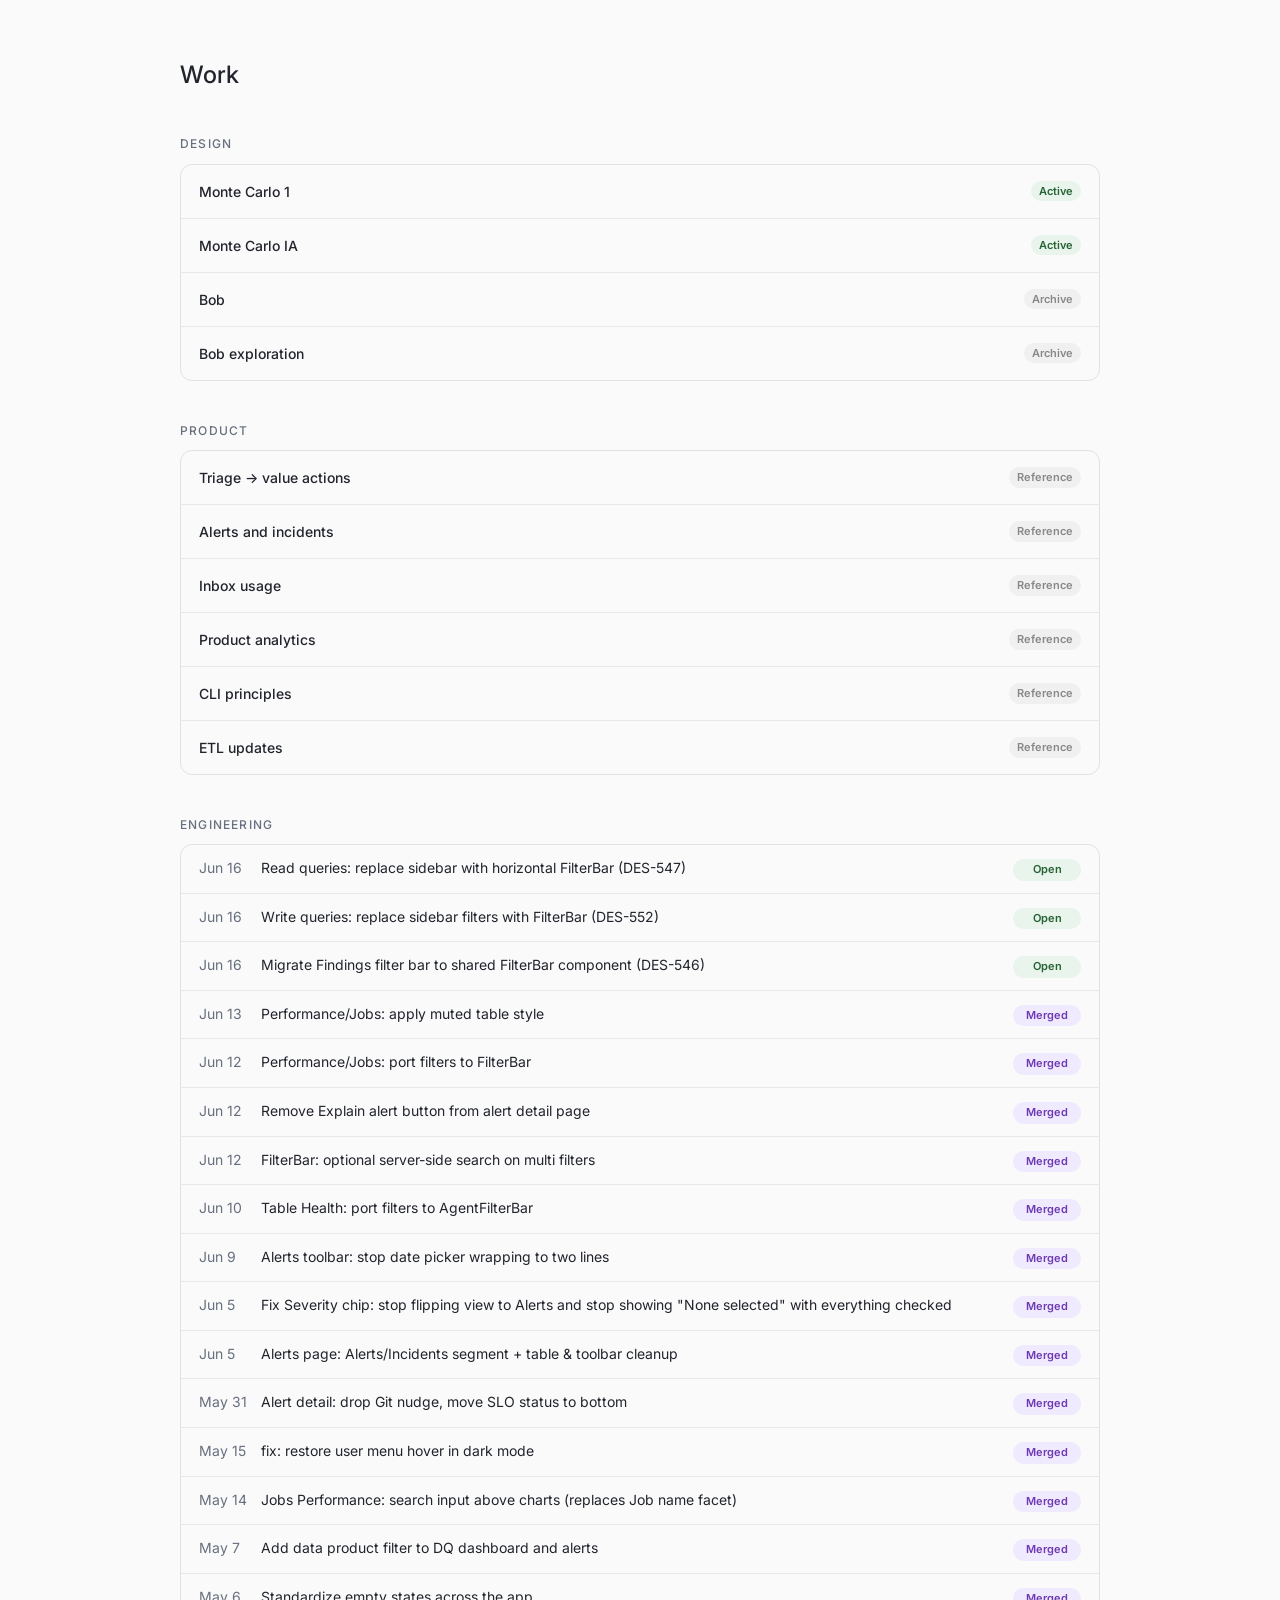
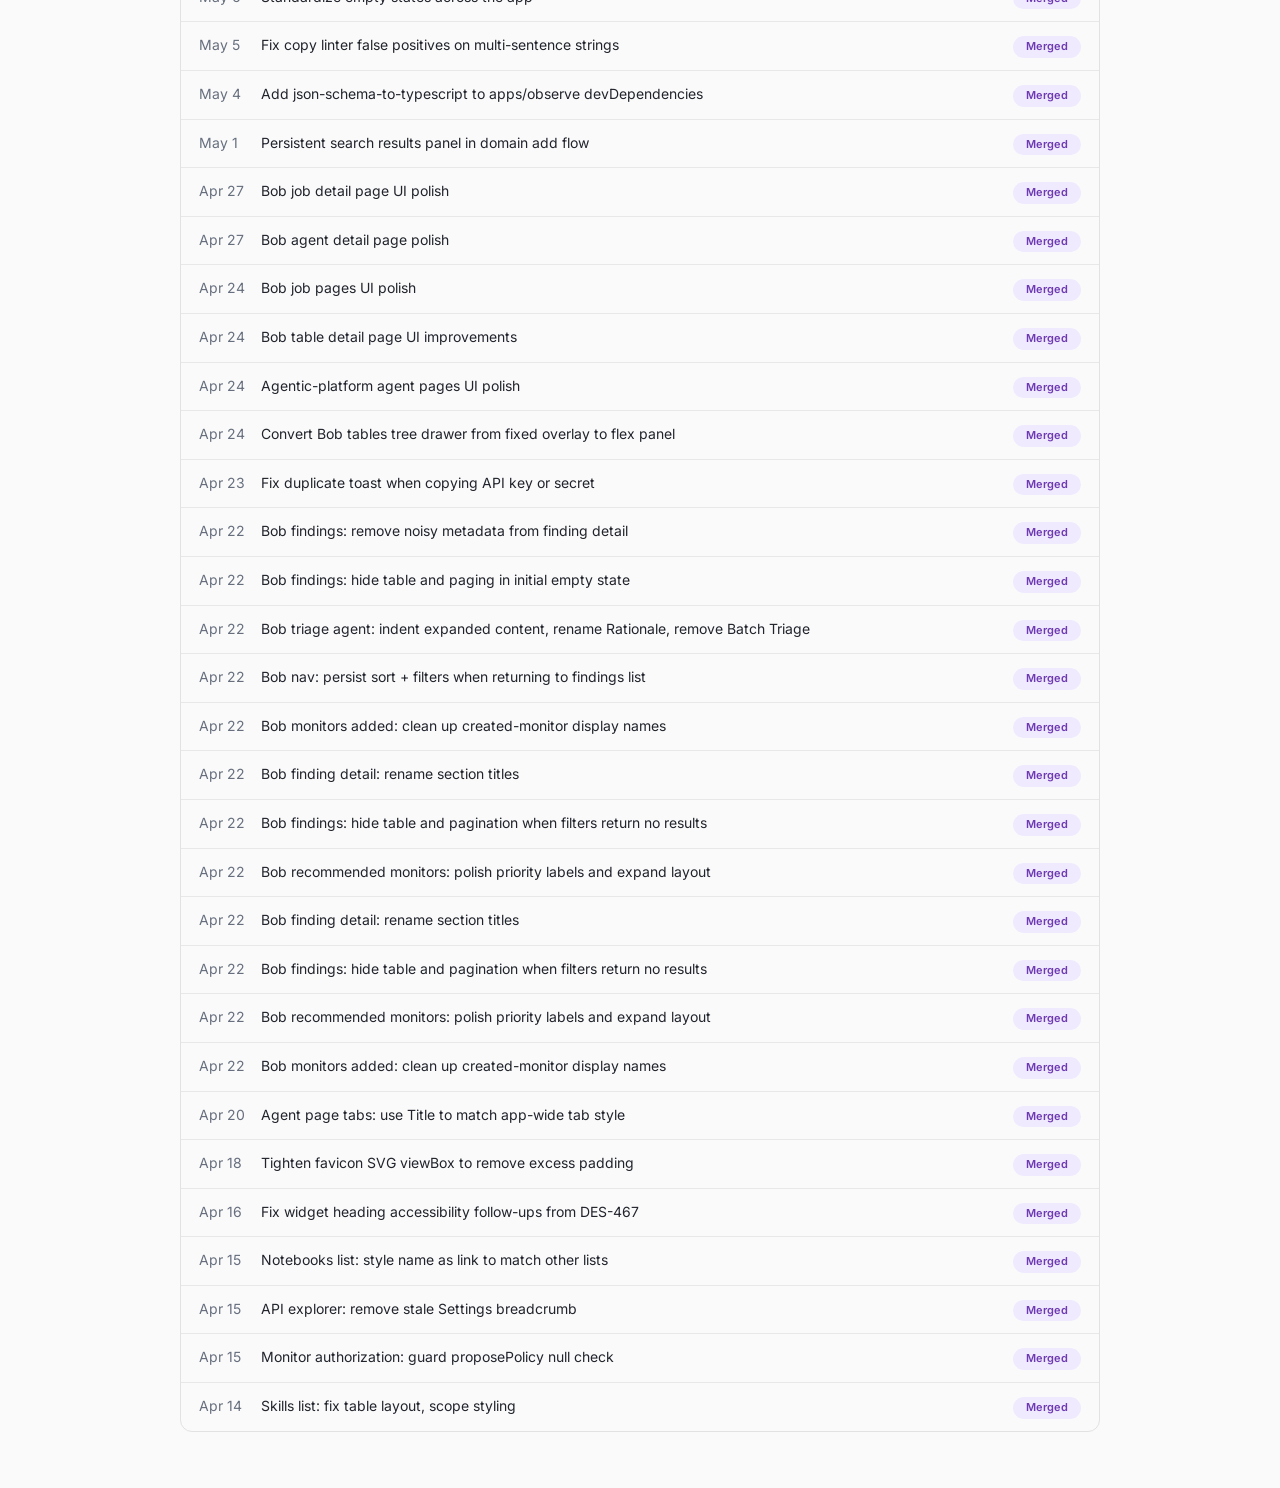
==== index.html @ fe406ef1 "Add ETL updates page entry" ====
<!DOCTYPE html>
<html lang="en">
<head>
<meta charset="UTF-8">
<meta name="viewport" content="width=device-width, initial-scale=1.0">
<title>Work — Monte Carlo</title>
<link rel="stylesheet" href="style.css">
</head>
<body>
<div class="doc">

  <h1 class="cover-title">Work</h1>

  <div class="section">
    <p class="section-label">Design</p>
    <div class="group">
      <a href="https://mc-1.lovable.app/" class="group-link" target="_blank" rel="noopener">
        <span class="group-name">Monte Carlo 1</span>
        <span class="link-badge link-badge-green">Active</span>
      </a>
      <a href="https://mc-ia.lovable.app/" class="group-link" target="_blank" rel="noopener">
        <span class="group-name">Monte Carlo IA</span>
        <span class="link-badge link-badge-green">Active</span>
      </a>
      <a href="https://b0b.lovable.app/" class="group-link" target="_blank" rel="noopener">
        <span class="group-name">Bob</span>
        <span class="link-badge">Archive</span>
      </a>
      <a href="https://mc-2.lovable.app/" class="group-link" target="_blank" rel="noopener">
        <span class="group-name">Bob exploration</span>
        <span class="link-badge">Archive</span>
      </a>
    </div>
  </div>

  <div class="section">
    <p class="section-label">Product</p>
    <div class="group">
      <a href="triage-value.html" class="group-link">
        <span class="group-name">Triage &rarr; value actions</span>
        <span class="link-badge">Reference</span>
      </a>
      <a href="alert-detail-report.html" class="group-link">
        <span class="group-name">Alerts and incidents</span>
        <span class="link-badge">Reference</span>
      </a>
      <a href="inbox-usage.html" class="group-link">
        <span class="group-name">Inbox usage</span>
        <span class="link-badge">Reference</span>
      </a>
      <a href="product-analytics.html" class="group-link">
        <span class="group-name">Product analytics</span>
        <span class="link-badge">Reference</span>
      </a>
      <a href="cli-principles.html" class="group-link">
        <span class="group-name">CLI principles</span>
        <span class="link-badge">Reference</span>
      </a>
      <a href="etl-updates.html" class="group-link">
        <span class="group-name">ETL updates</span>
        <span class="link-badge">Reference</span>
      </a>
    </div>
  </div>

  <div class="section">
    <p class="section-label">Engineering</p>
    <div class="group">
      <div id="pr-list"><span class="pr-loading">Loading&hellip;</span></div>
    </div>
  </div>

</div>

<script>
(async function () {
  const el = document.getElementById('pr-list');
  try {
    const res = await fetch('prs.json', { cache: 'no-store' });
    const items = (await res.json()).filter(pr => pr.merged_at || pr.state === 'open');
    if (!items?.length) { el.innerHTML = '<span class="pr-loading">No PRs yet.</span>'; return; }
    el.innerHTML = items.map(pr => {
      const state = pr.merged_at ? 'merged' : pr.state;
      const date = new Date(pr.updated_at).toLocaleDateString('en-US', { month: 'short', day: 'numeric' });
      const label = state[0].toUpperCase() + state.slice(1);
      return `<div class="pr-row">
        <span class="pr-date">${date}</span>
        <a href="${pr.html_url}" class="pr-title" target="_blank" rel="noopener">${pr.title}</a>
        <span class="pr-state pr-${state}">${label}</span>
      </div>`;
    }).join('');
  } catch (e) {
    el.innerHTML = '<span class="pr-loading">Failed to load PRs.</span>';
  }
})();
</script>
</body>
</html>
---- style.css ----
@import url('https://fonts.googleapis.com/css2?family=Inter:wght@400;500;600&family=IBM+Plex+Mono&display=swap');

* { box-sizing: border-box; margin: 0; padding: 0; }

body {
  background: #FAFAFA;
  color: #21242C;
  font-family: 'Inter', -apple-system, sans-serif;
  font-size: 14px;
  line-height: 1.6;
  -webkit-font-smoothing: antialiased;
}

.doc { max-width: 1000px; margin: 0 auto; padding: 56px 40px; }

.back-link {
  display: inline-flex;
  align-items: center;
  gap: 6px;
  color: #676F7E;
  text-decoration: none;
  font-size: 13px;
  margin-bottom: 16px;
}
.back-link:visited { color: #676F7E; }
.back-link:hover { color: #21242C; }

.cover-title { font-size: 24px; font-weight: 500; }

.subtitle { color: #676F7E; line-height: 1.8; margin-top: 10px; }

.section { margin-top: 40px; }

.section-label {
  font-size: 12px;
  font-weight: 500;
  letter-spacing: 1.2px;
  text-transform: uppercase;
  color: #676F7E;
  margin-bottom: 10px;
}

.group { border: 1px solid #E2E2E2; border-radius: 12px; overflow: hidden; }

.group-link {
  display: flex;
  align-items: center;
  justify-content: space-between;
  padding: 16px 18px;
  text-decoration: none;
  color: #21242C;
  line-height: 1.5;
  transition: background 0.1s;
}

.group-link + .group-link { border-top: 1px solid #E8E8E8; }
.group-link:hover { background: #fff; }

.group-row { padding: 16px 18px; border-bottom: 1px solid #E8E8E8; }
.group-row:last-child { border-bottom: none; }

.group-name { font-weight: 500; }

.link-badge {
  font-size: 11px;
  font-weight: 600;
  padding: 2px 8px;
  border-radius: 20px;
  background: #F0F0F0;
  color: #888;
  flex-shrink: 0;
}

.link-badge-green { background: #E8F4EC; color: #276334; }
.link-badge-orange { background: #FFF0E0; color: #CC6000; }
.link-badge-purple { background: #F0EAFF; color: #6E3AB3; }

.pr-row {
  display: flex;
  align-items: baseline;
  gap: 10px;
  padding: 12px 18px;
  border-bottom: 1px solid #E8E8E8;
}

.pr-row:last-child { border-bottom: none; }

.pr-row:hover { background: #fff; }
.pr-row { transition: background 0.1s; }

.pr-state {
  font-size: 11px;
  font-weight: 600;
  flex-shrink: 0;
  width: 68px;
  text-align: center;
  padding: 2px 7px;
  border-radius: 20px;
}

.pr-open   { background: #E8F4EC; color: #276334; }
.pr-merged { background: #F0EAFF; color: #6E3AB3; }
.pr-closed { background: #F0F0F0; color: #666; }

.pr-title { flex: 1; color: #21242C; text-decoration: none; line-height: 1.6; }

.pr-date { color: #676F7E; flex-shrink: 0; width: 52px; }
.pr-loading { color: #676F7E; padding: 12px 18px; }

.pnum { color: #676F7E; margin-bottom: 4px; }

.title { font-size: 20px; font-weight: 600; margin-bottom: 10px; line-height: 1.3; }

.body { color: #676F7E; line-height: 1.85; margin-bottom: 28px; }

.cap { font-size: 14px; color: #676F7E; margin-top: 8px; line-height: 1.5; }

.lbl { font-size: 14px; color: #676F7E; margin-bottom: 8px; }

.tm {
  background: #1A1A1A;
  border-radius: 8px;
  padding: 16px 20px;
  font-family: 'IBM Plex Mono', monospace;
  font-size: 12px;
  line-height: 1.9;
}

.e { color: #E05050; }
.w { color: #CC8800; }
.g { color: #4CAF50; }
.d { color: #555; }
.c { color: #CCC; }

.two { display: grid; grid-template-columns: 1fr 1fr; gap: 24px; align-items: start; }

.tag {
  display: inline-block;
  font-size: 11px;
  font-weight: 600;
  letter-spacing: 0.5px;
  padding: 2px 8px;
  border-radius: 20px;
  margin-bottom: 8px;
}

.tag-today  { background: #FFF0E0; color: #CC6000; }
.tag-future { background: #EEF4FF; color: #2255BB; }
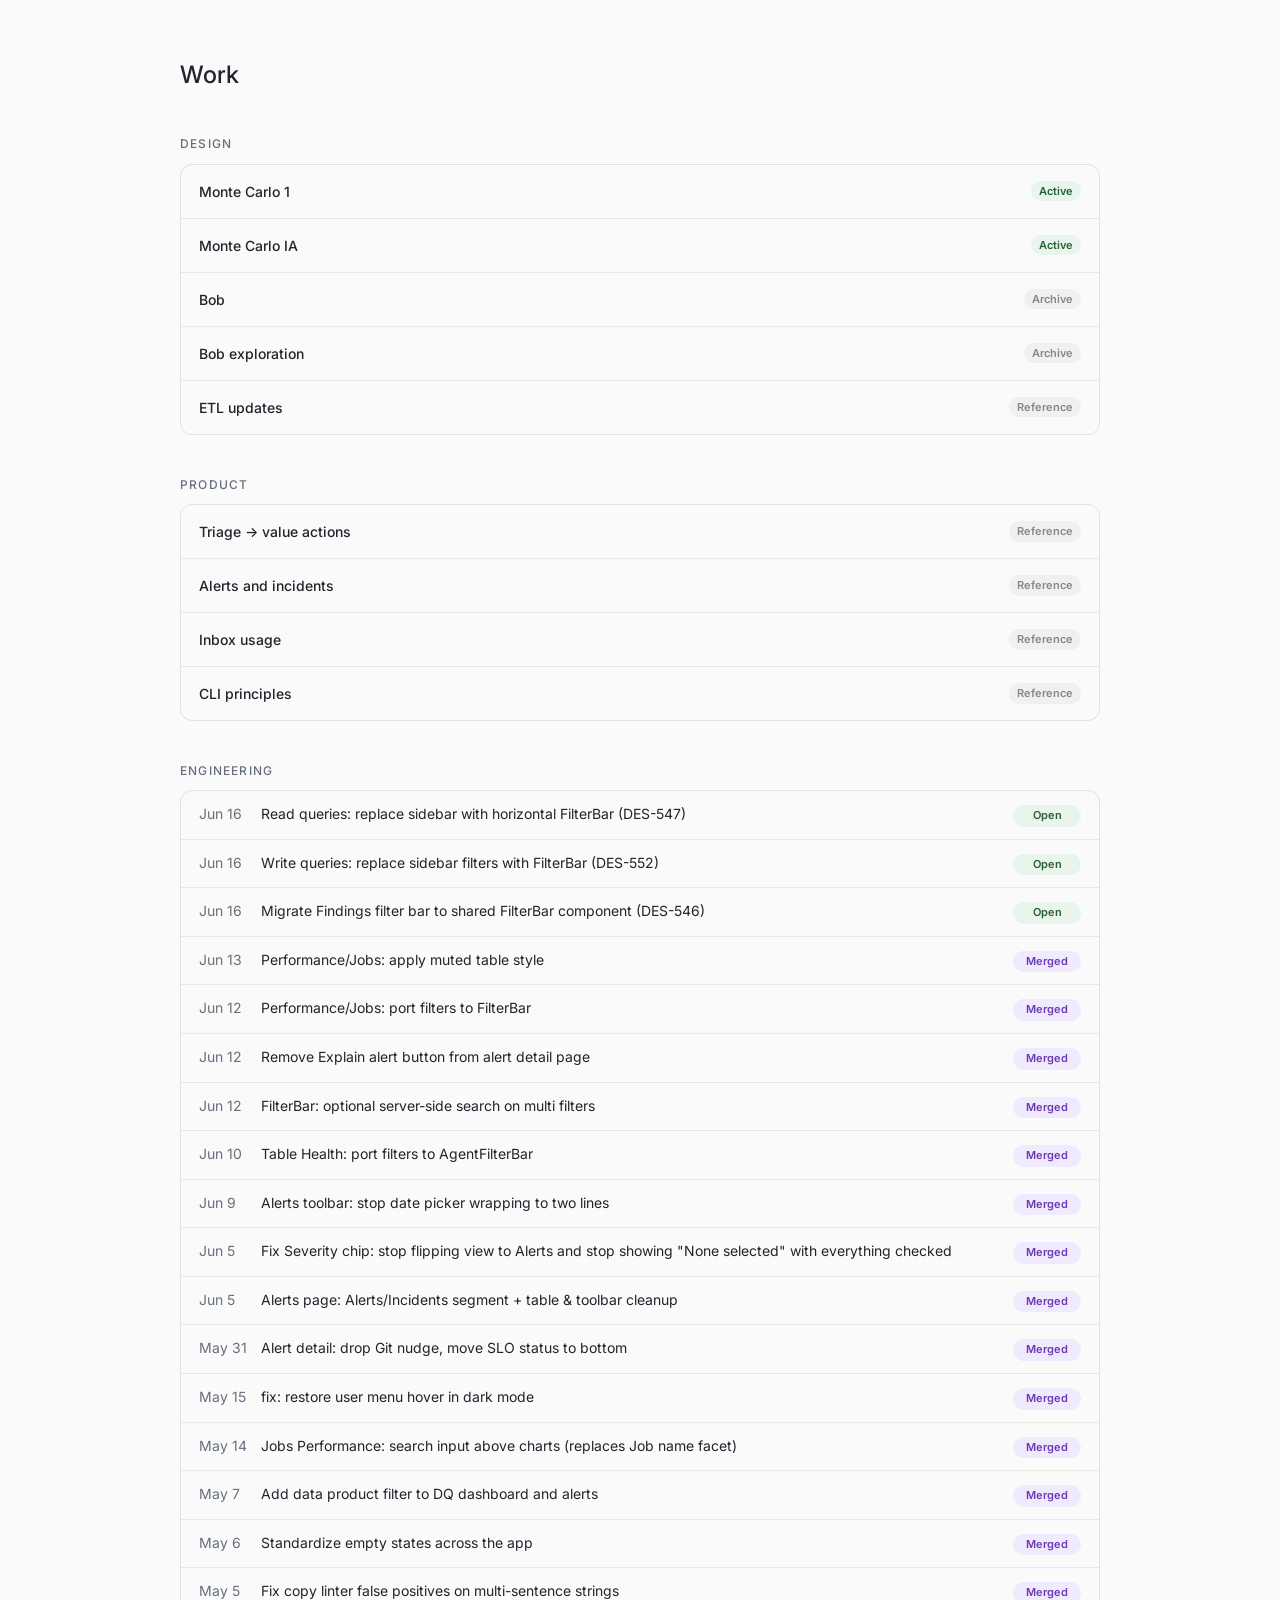
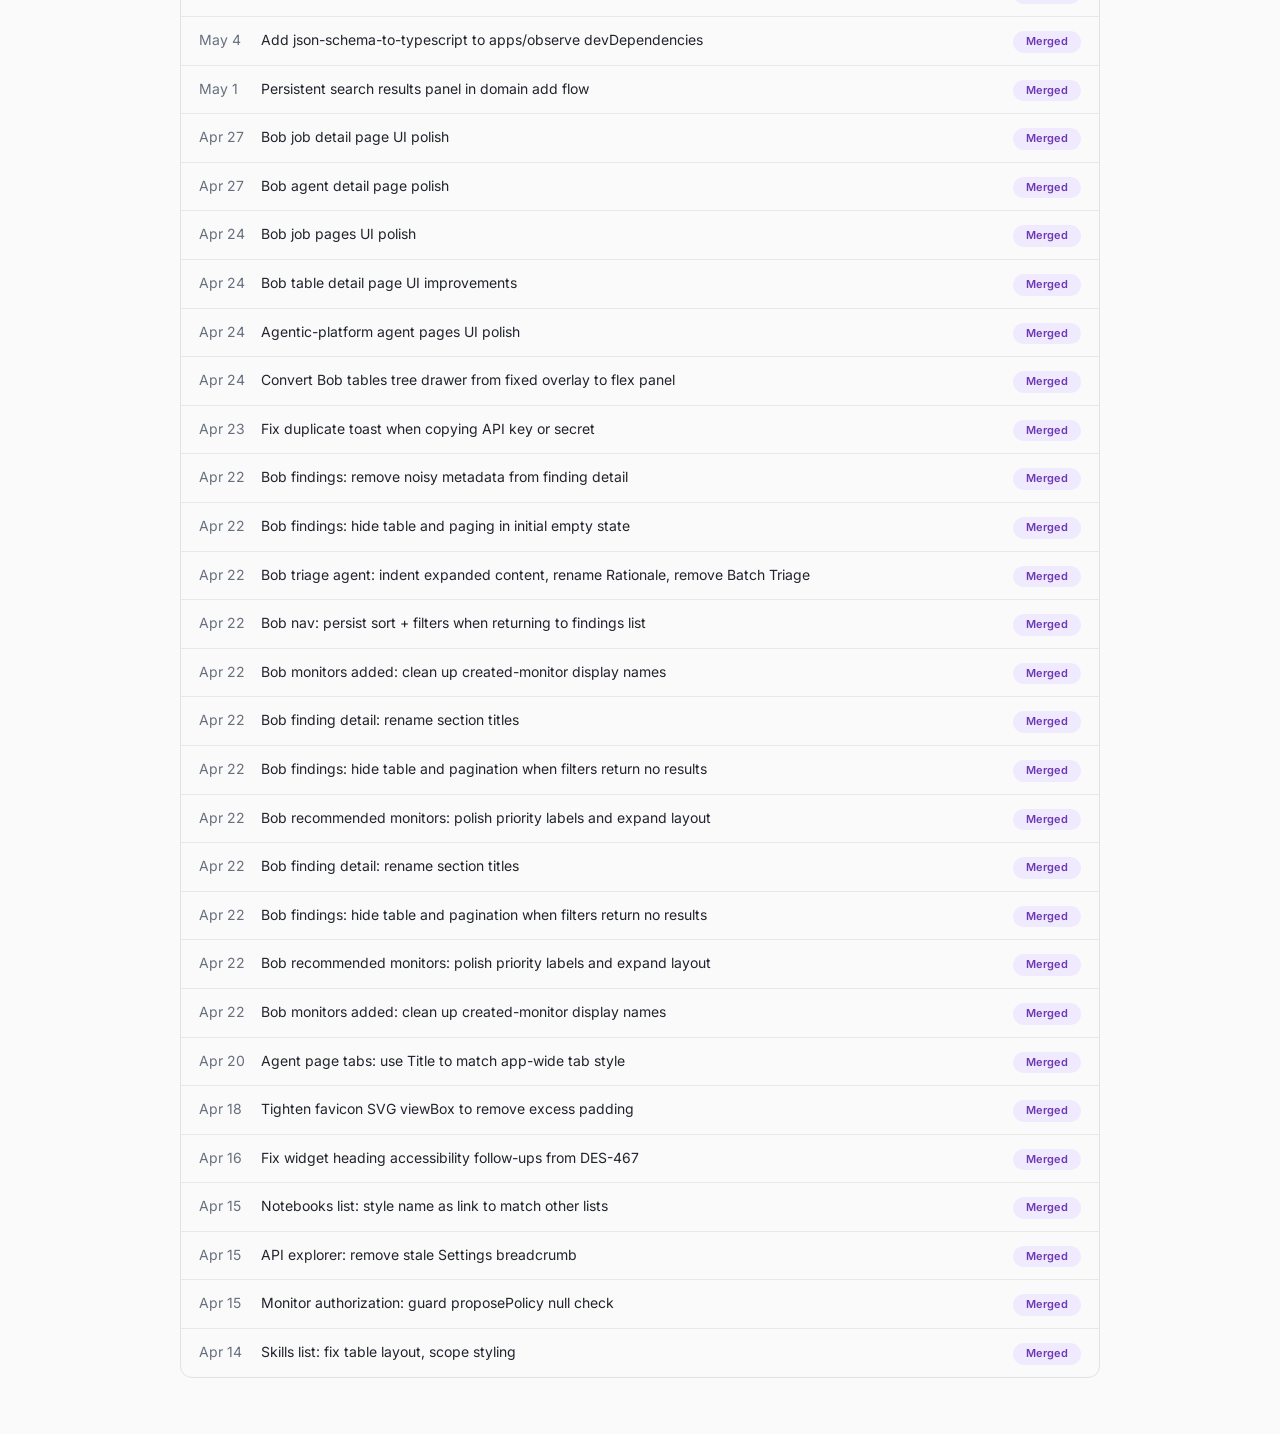
==== commit 857cdd81: "Remove product-analytics link, move ETL updates to Design section" ====
--- a/index.html
+++ b/index.html
@@ -30,6 +30,10 @@
         <span class="group-name">Bob exploration</span>
         <span class="link-badge">Archive</span>
       </a>
+      <a href="etl-updates.html" class="group-link">
+        <span class="group-name">ETL updates</span>
+        <span class="link-badge">Reference</span>
+      </a>
     </div>
   </div>
 
@@ -48,16 +52,8 @@
         <span class="group-name">Inbox usage</span>
         <span class="link-badge">Reference</span>
       </a>
-      <a href="product-analytics.html" class="group-link">
-        <span class="group-name">Product analytics</span>
-        <span class="link-badge">Reference</span>
-      </a>
       <a href="cli-principles.html" class="group-link">
         <span class="group-name">CLI principles</span>
-        <span class="link-badge">Reference</span>
-      </a>
-      <a href="etl-updates.html" class="group-link">
-        <span class="group-name">ETL updates</span>
         <span class="link-badge">Reference</span>
       </a>
     </div>
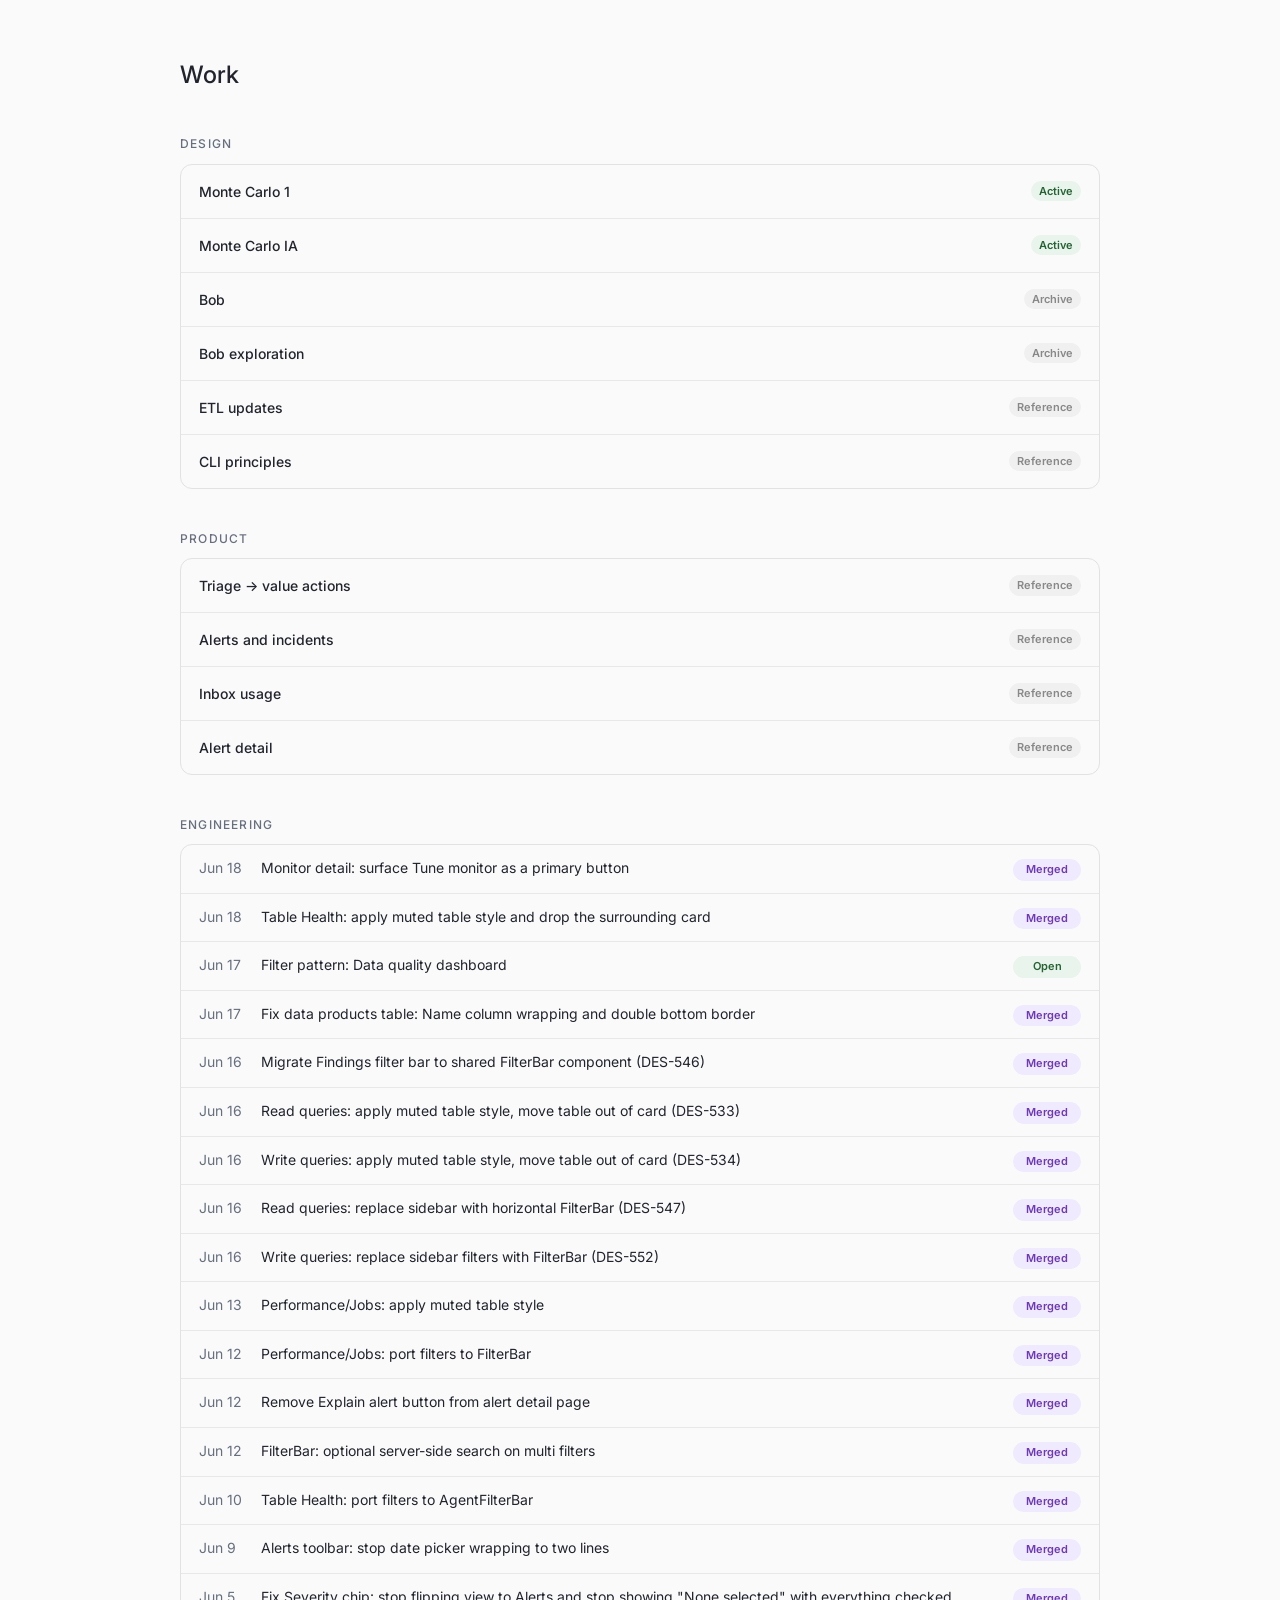
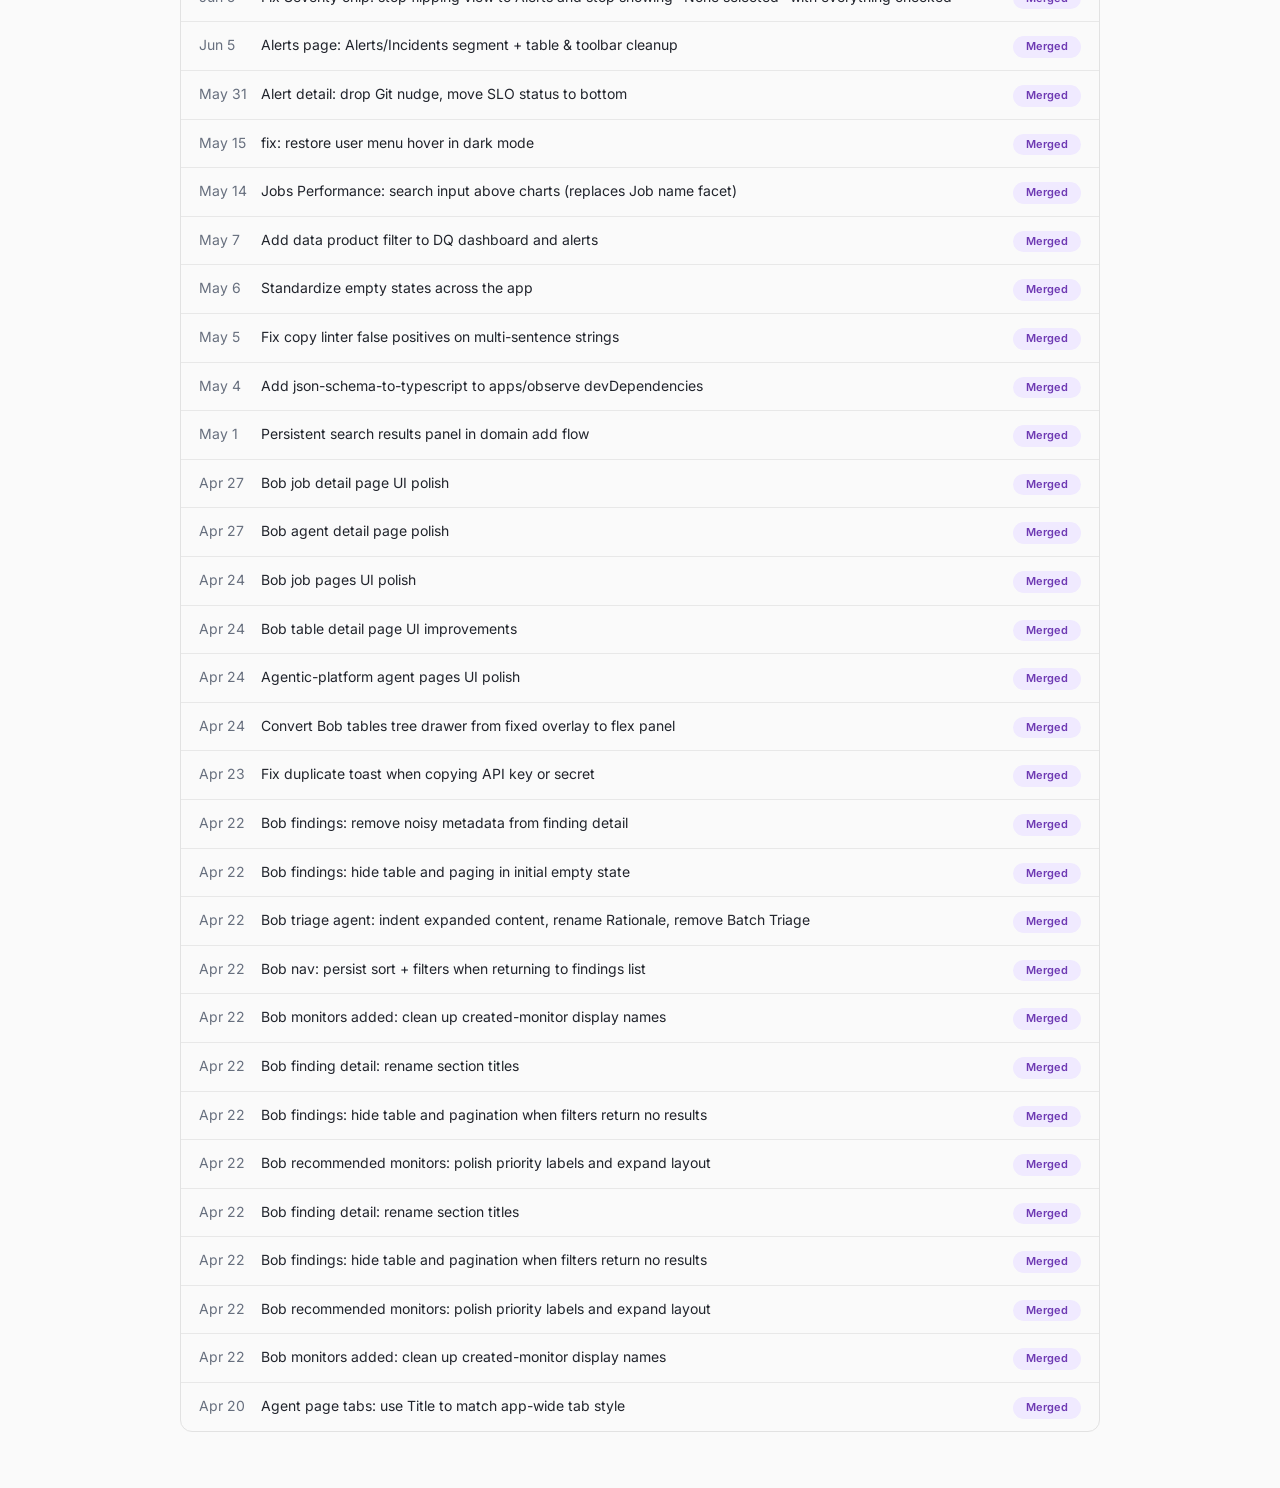
==== commit caf76822: "Move CLI principles to Design section" ====
--- a/index.html
+++ b/index.html
@@ -34,6 +34,10 @@
         <span class="group-name">ETL updates</span>
         <span class="link-badge">Reference</span>
       </a>
+      <a href="cli-principles.html" class="group-link">
+        <span class="group-name">CLI principles</span>
+        <span class="link-badge">Reference</span>
+      </a>
     </div>
   </div>
 
@@ -52,8 +56,8 @@
         <span class="group-name">Inbox usage</span>
         <span class="link-badge">Reference</span>
       </a>
-      <a href="cli-principles.html" class="group-link">
-        <span class="group-name">CLI principles</span>
+      <a href="alert-detail-report.html" class="group-link">
+        <span class="group-name">Alert detail</span>
         <span class="link-badge">Reference</span>
       </a>
     </div>
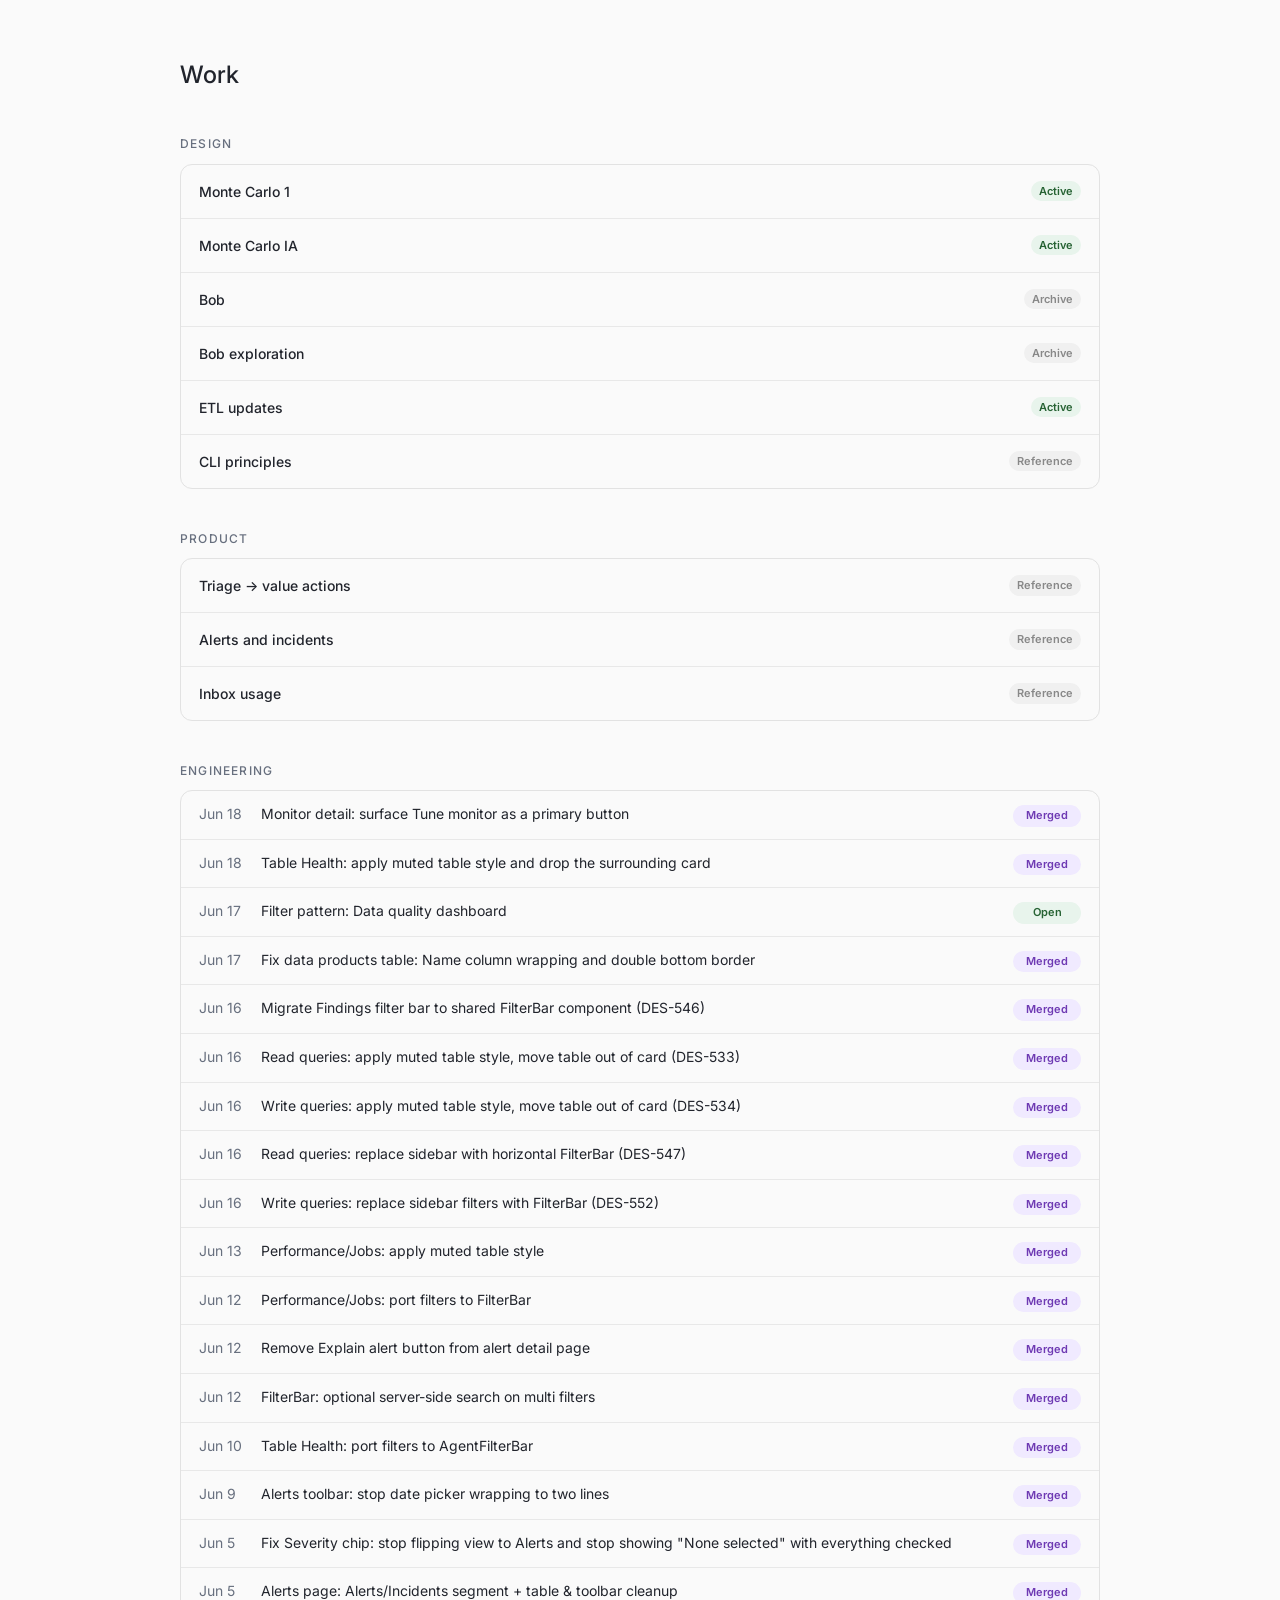
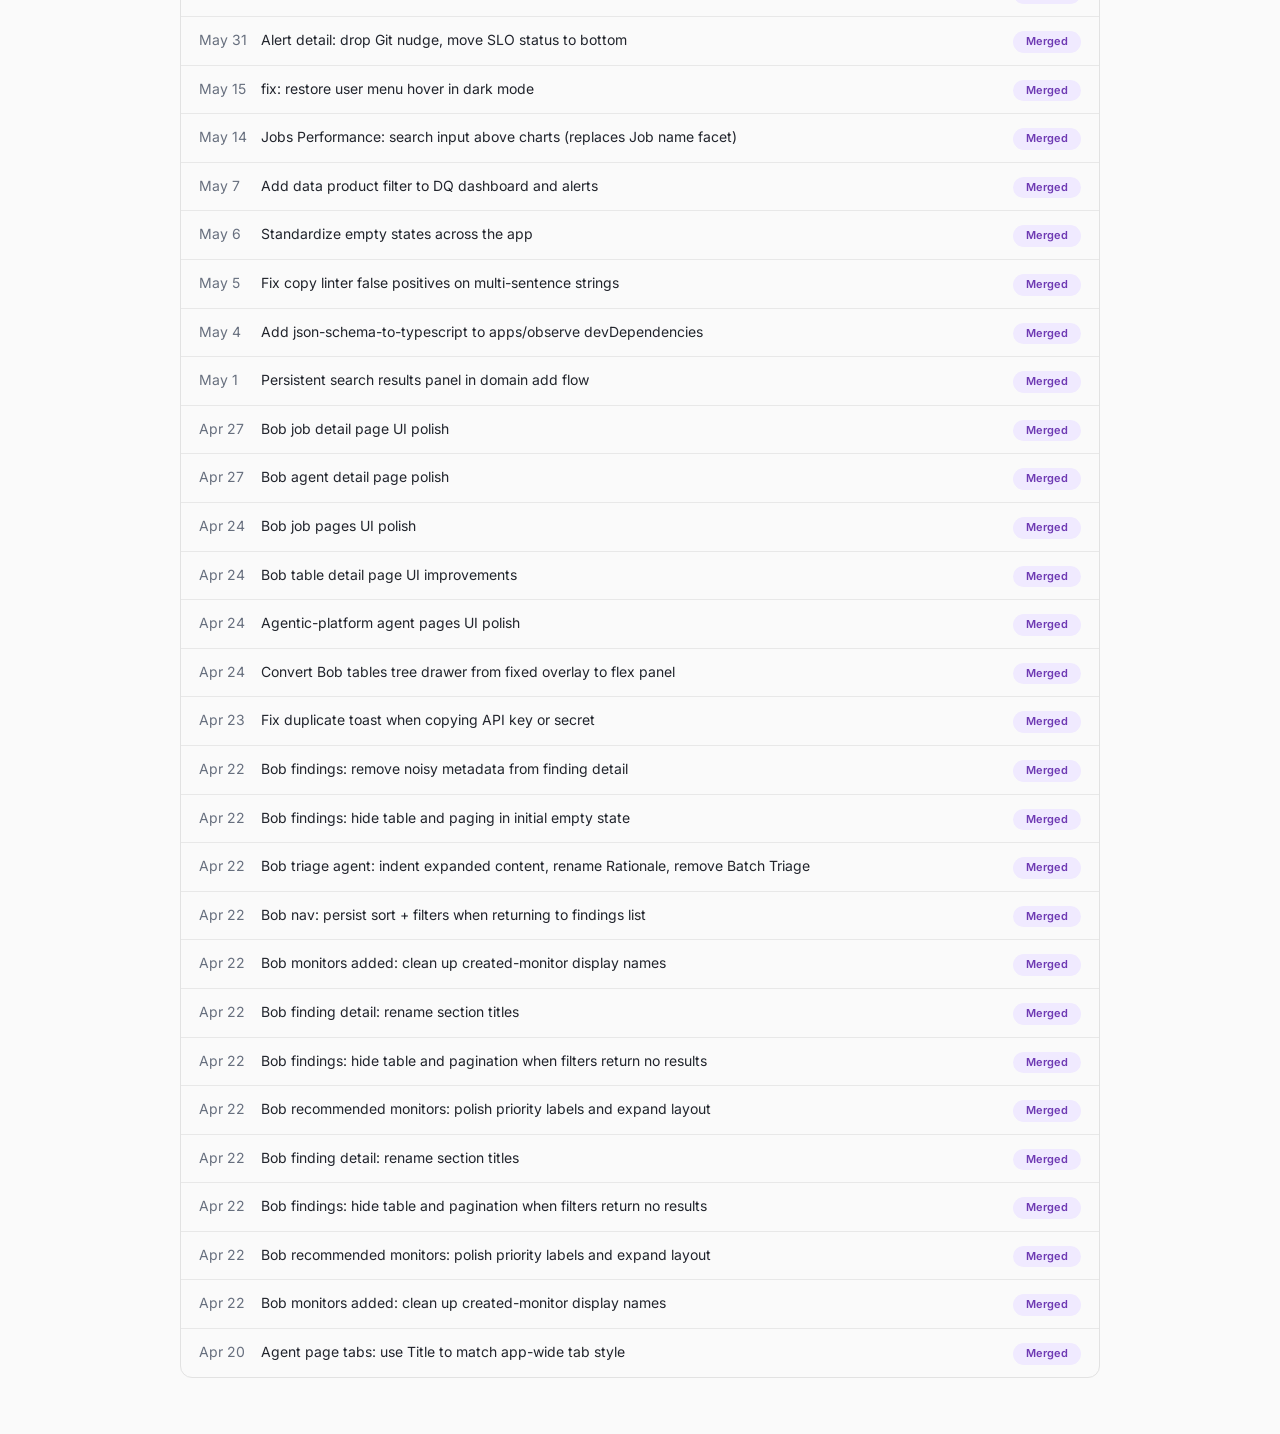
==== commit 1d730157: "Fix ETL updates badge to Active, remove duplicate Alert detail" ====
--- a/index.html
+++ b/index.html
@@ -32,7 +32,7 @@
       </a>
       <a href="etl-updates.html" class="group-link">
         <span class="group-name">ETL updates</span>
-        <span class="link-badge">Reference</span>
+        <span class="link-badge link-badge-green">Active</span>
       </a>
       <a href="cli-principles.html" class="group-link">
         <span class="group-name">CLI principles</span>
@@ -54,10 +54,6 @@
       </a>
       <a href="inbox-usage.html" class="group-link">
         <span class="group-name">Inbox usage</span>
-        <span class="link-badge">Reference</span>
-      </a>
-      <a href="alert-detail-report.html" class="group-link">
-        <span class="group-name">Alert detail</span>
         <span class="link-badge">Reference</span>
       </a>
     </div>
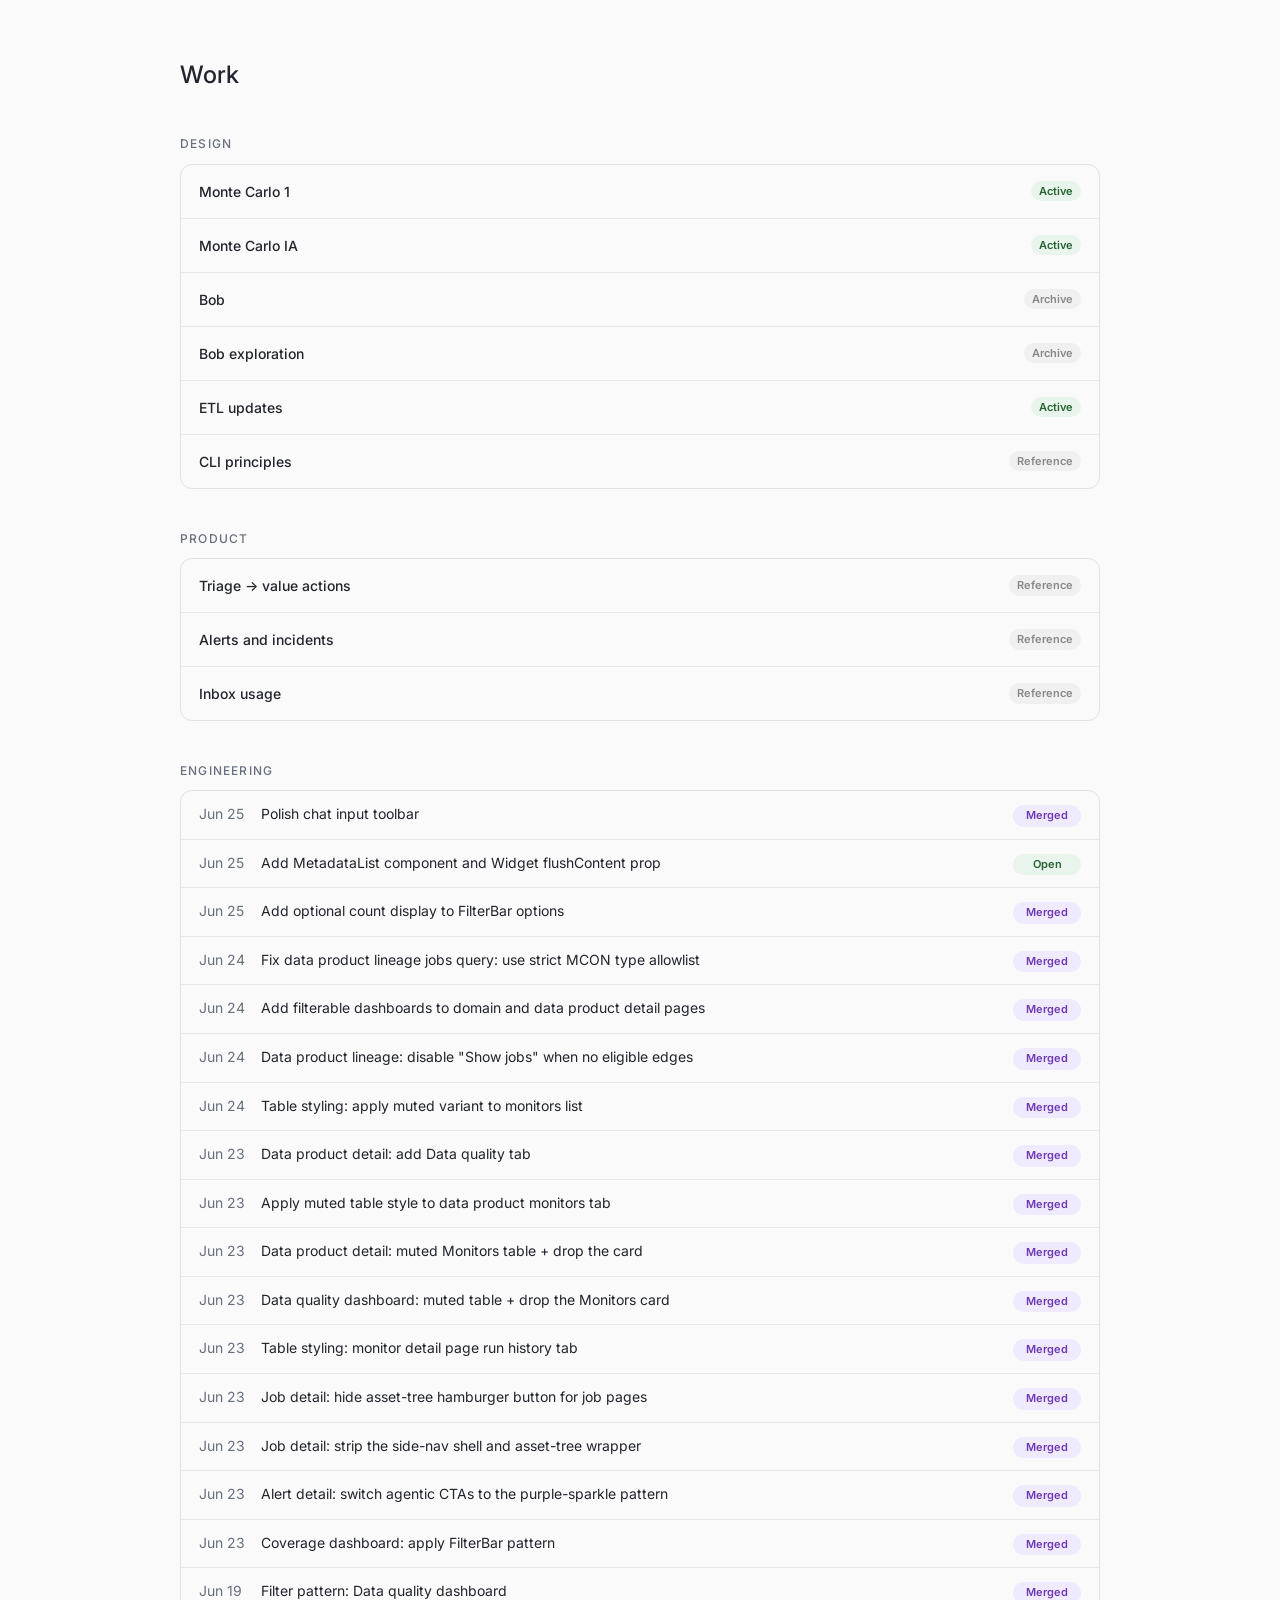
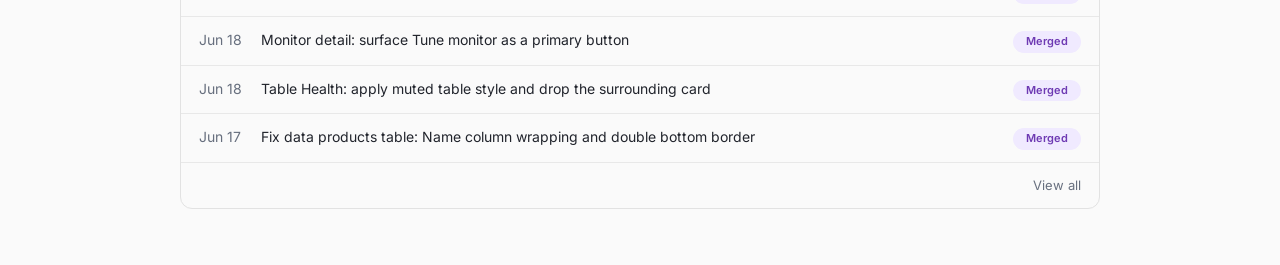
==== commit b236f3d5: "Limit PR list to 20, add View all link" ====
--- a/index.html
+++ b/index.html
@@ -73,7 +73,8 @@
   const el = document.getElementById('pr-list');
   try {
     const res = await fetch('prs.json', { cache: 'no-store' });
-    const items = (await res.json()).filter(pr => pr.merged_at || pr.state === 'open');
+    const all = (await res.json()).filter(pr => pr.merged_at || pr.state === 'open');
+    const items = all.slice(0, 20);
     if (!items?.length) { el.innerHTML = '<span class="pr-loading">No PRs yet.</span>'; return; }
     el.innerHTML = items.map(pr => {
       const state = pr.merged_at ? 'merged' : pr.state;
@@ -84,7 +85,7 @@
         <a href="${pr.html_url}" class="pr-title" target="_blank" rel="noopener">${pr.title}</a>
         <span class="pr-state pr-${state}">${label}</span>
       </div>`;
-    }).join('');
+    }).join('') + `<div class="pr-row pr-view-all-row"><a href="https://github.com/pulls/authored" class="pr-view-all" target="_blank" rel="noopener">View all</a></div>`;
   } catch (e) {
     el.innerHTML = '<span class="pr-loading">Failed to load PRs.</span>';
   }
--- a/style.css
+++ b/style.css
@@ -107,6 +107,10 @@
 .pr-date { color: #676F7E; flex-shrink: 0; width: 52px; }
 .pr-loading { color: #676F7E; padding: 12px 18px; }
 
+.pr-view-all-row { justify-content: flex-end; }
+.pr-view-all { color: #676F7E; font-size: 13px; text-decoration: none; }
+.pr-view-all:hover { color: #21242C; }
+
 .pnum { color: #676F7E; margin-bottom: 4px; }
 
 .title { font-size: 20px; font-weight: 600; margin-bottom: 10px; line-height: 1.3; }
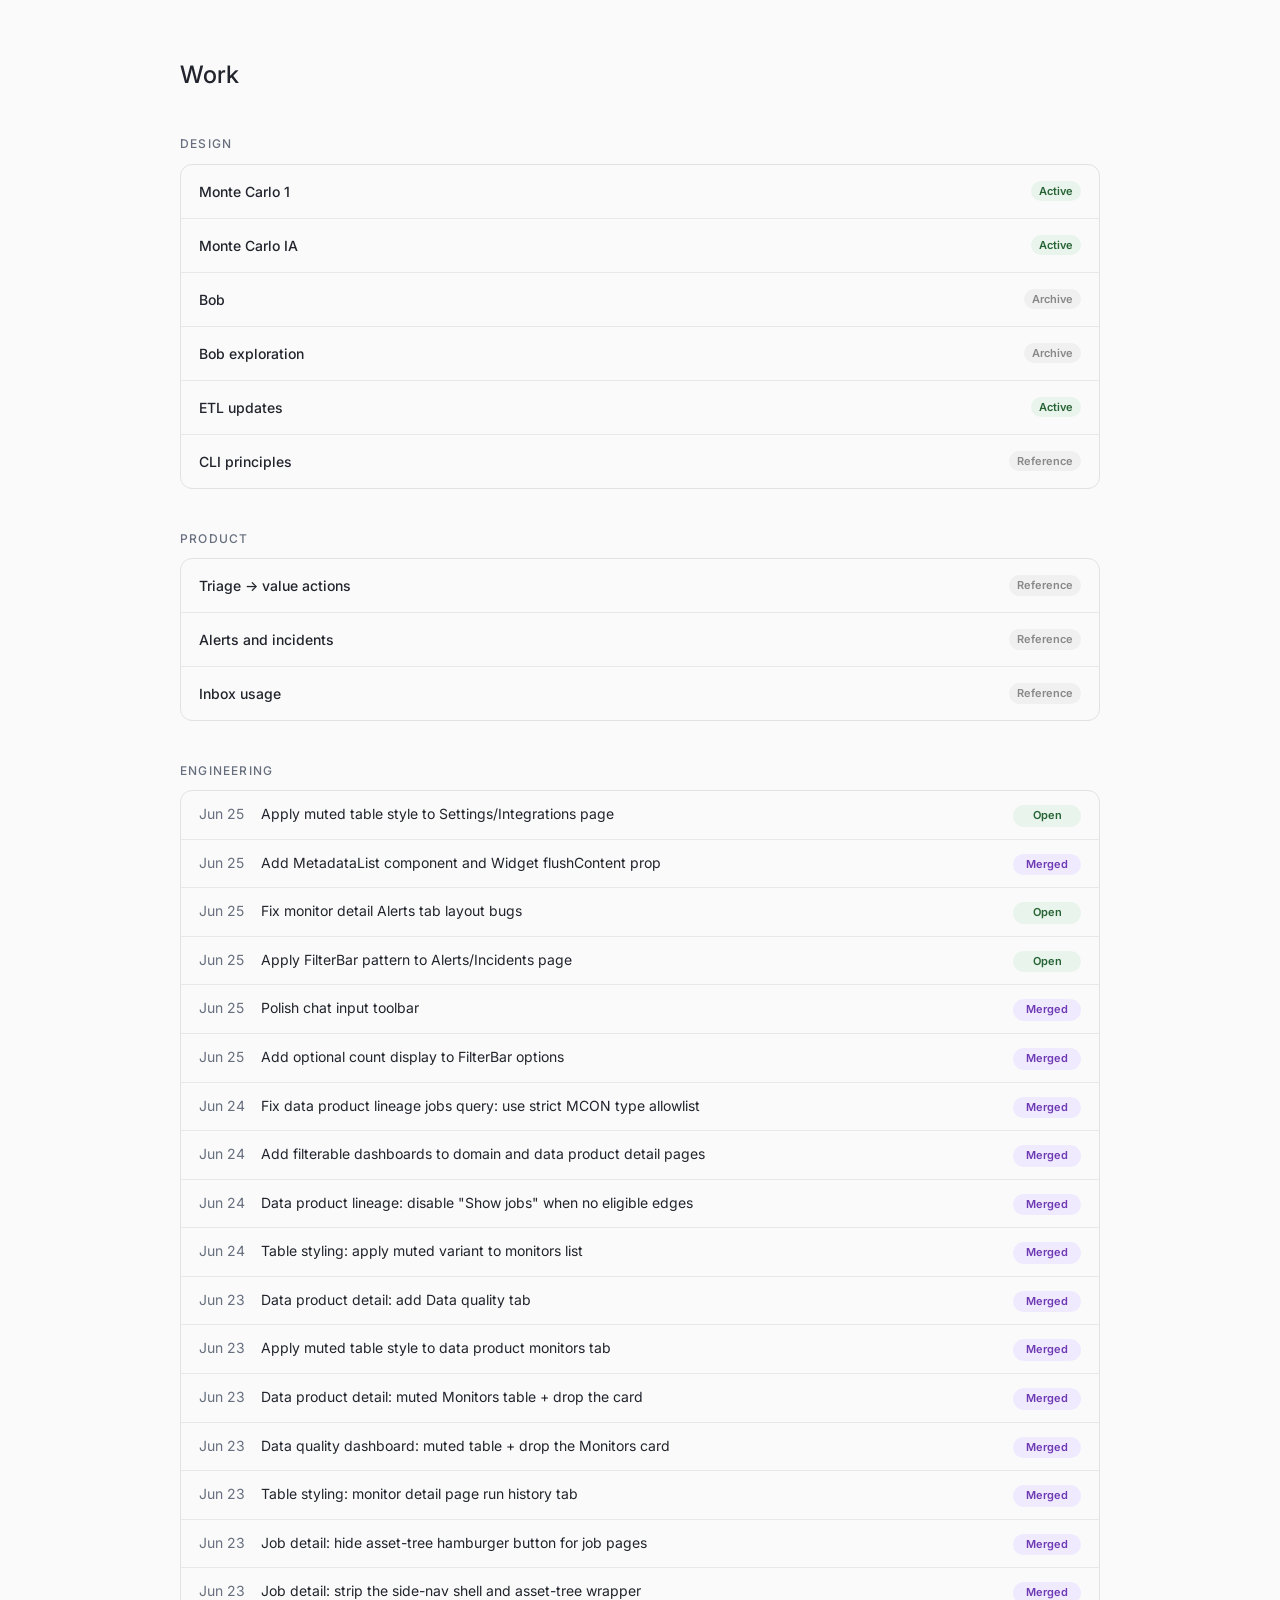
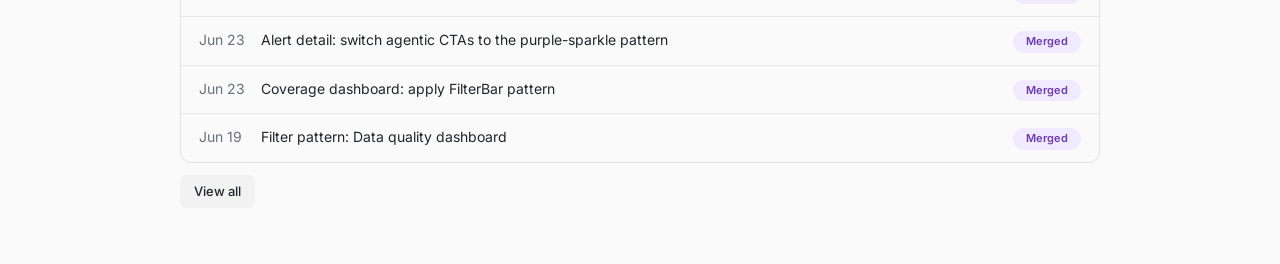
==== commit 9c2339f4: "Move View all to button below PR list" ====
--- a/index.html
+++ b/index.html
@@ -64,6 +64,7 @@
     <div class="group">
       <div id="pr-list"><span class="pr-loading">Loading&hellip;</span></div>
     </div>
+    <a id="pr-view-all" href="https://github.com/pulls/authored" class="pr-view-all-btn" target="_blank" rel="noopener" style="display:none">View all</a>
   </div>
 
 </div>
@@ -85,7 +86,8 @@
         <a href="${pr.html_url}" class="pr-title" target="_blank" rel="noopener">${pr.title}</a>
         <span class="pr-state pr-${state}">${label}</span>
       </div>`;
-    }).join('') + `<div class="pr-row pr-view-all-row"><a href="https://github.com/pulls/authored" class="pr-view-all" target="_blank" rel="noopener">View all</a></div>`;
+    }).join('');
+    document.getElementById('pr-view-all').style.display = 'inline-block';
   } catch (e) {
     el.innerHTML = '<span class="pr-loading">Failed to load PRs.</span>';
   }
--- a/style.css
+++ b/style.css
@@ -107,9 +107,18 @@
 .pr-date { color: #676F7E; flex-shrink: 0; width: 52px; }
 .pr-loading { color: #676F7E; padding: 12px 18px; }
 
-.pr-view-all-row { justify-content: flex-end; }
-.pr-view-all { color: #676F7E; font-size: 13px; text-decoration: none; }
-.pr-view-all:hover { color: #21242C; }
+.pr-view-all-btn {
+  display: inline-block;
+  margin-top: 12px;
+  padding: 6px 14px;
+  font-size: 13px;
+  font-weight: 500;
+  color: #21242C;
+  background: #F2F2F2;
+  border-radius: 6px;
+  text-decoration: none;
+}
+.pr-view-all-btn:hover { background: #E8E8E8; }
 
 .pnum { color: #676F7E; margin-bottom: 4px; }
 
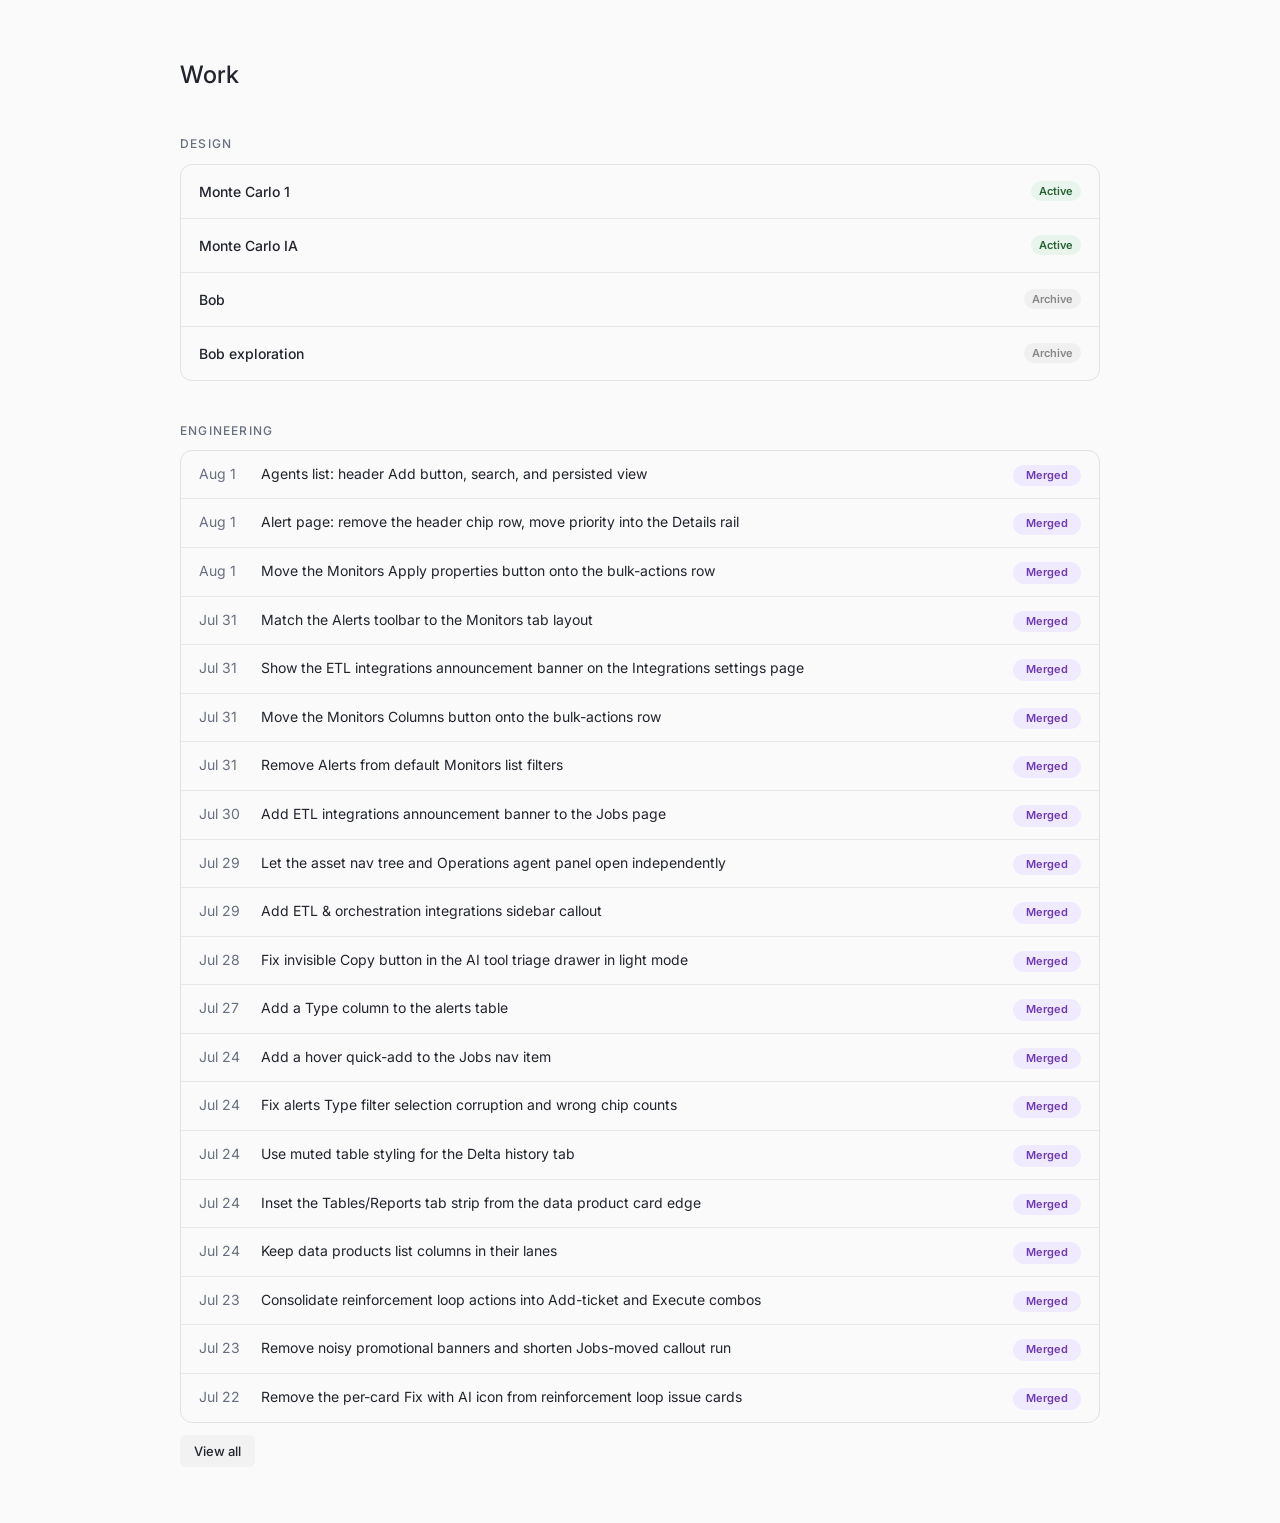
==== commit c976890b: "Remove ETL, CLI, and Product pages Co-Authored-By: Claude Opus 5 <noreply@anthropic.com>" ====
--- a/index.html
+++ b/index.html
@@ -29,32 +29,6 @@
       <a href="https://mc-2.lovable.app/" class="group-link" target="_blank" rel="noopener">
         <span class="group-name">Bob exploration</span>
         <span class="link-badge">Archive</span>
-      </a>
-      <a href="etl-updates.html" class="group-link">
-        <span class="group-name">ETL updates</span>
-        <span class="link-badge link-badge-green">Active</span>
-      </a>
-      <a href="cli-principles.html" class="group-link">
-        <span class="group-name">CLI principles</span>
-        <span class="link-badge">Reference</span>
-      </a>
-    </div>
-  </div>
-
-  <div class="section">
-    <p class="section-label">Product</p>
-    <div class="group">
-      <a href="triage-value.html" class="group-link">
-        <span class="group-name">Triage &rarr; value actions</span>
-        <span class="link-badge">Reference</span>
-      </a>
-      <a href="alert-detail-report.html" class="group-link">
-        <span class="group-name">Alerts and incidents</span>
-        <span class="link-badge">Reference</span>
-      </a>
-      <a href="inbox-usage.html" class="group-link">
-        <span class="group-name">Inbox usage</span>
-        <span class="link-badge">Reference</span>
       </a>
     </div>
   </div>
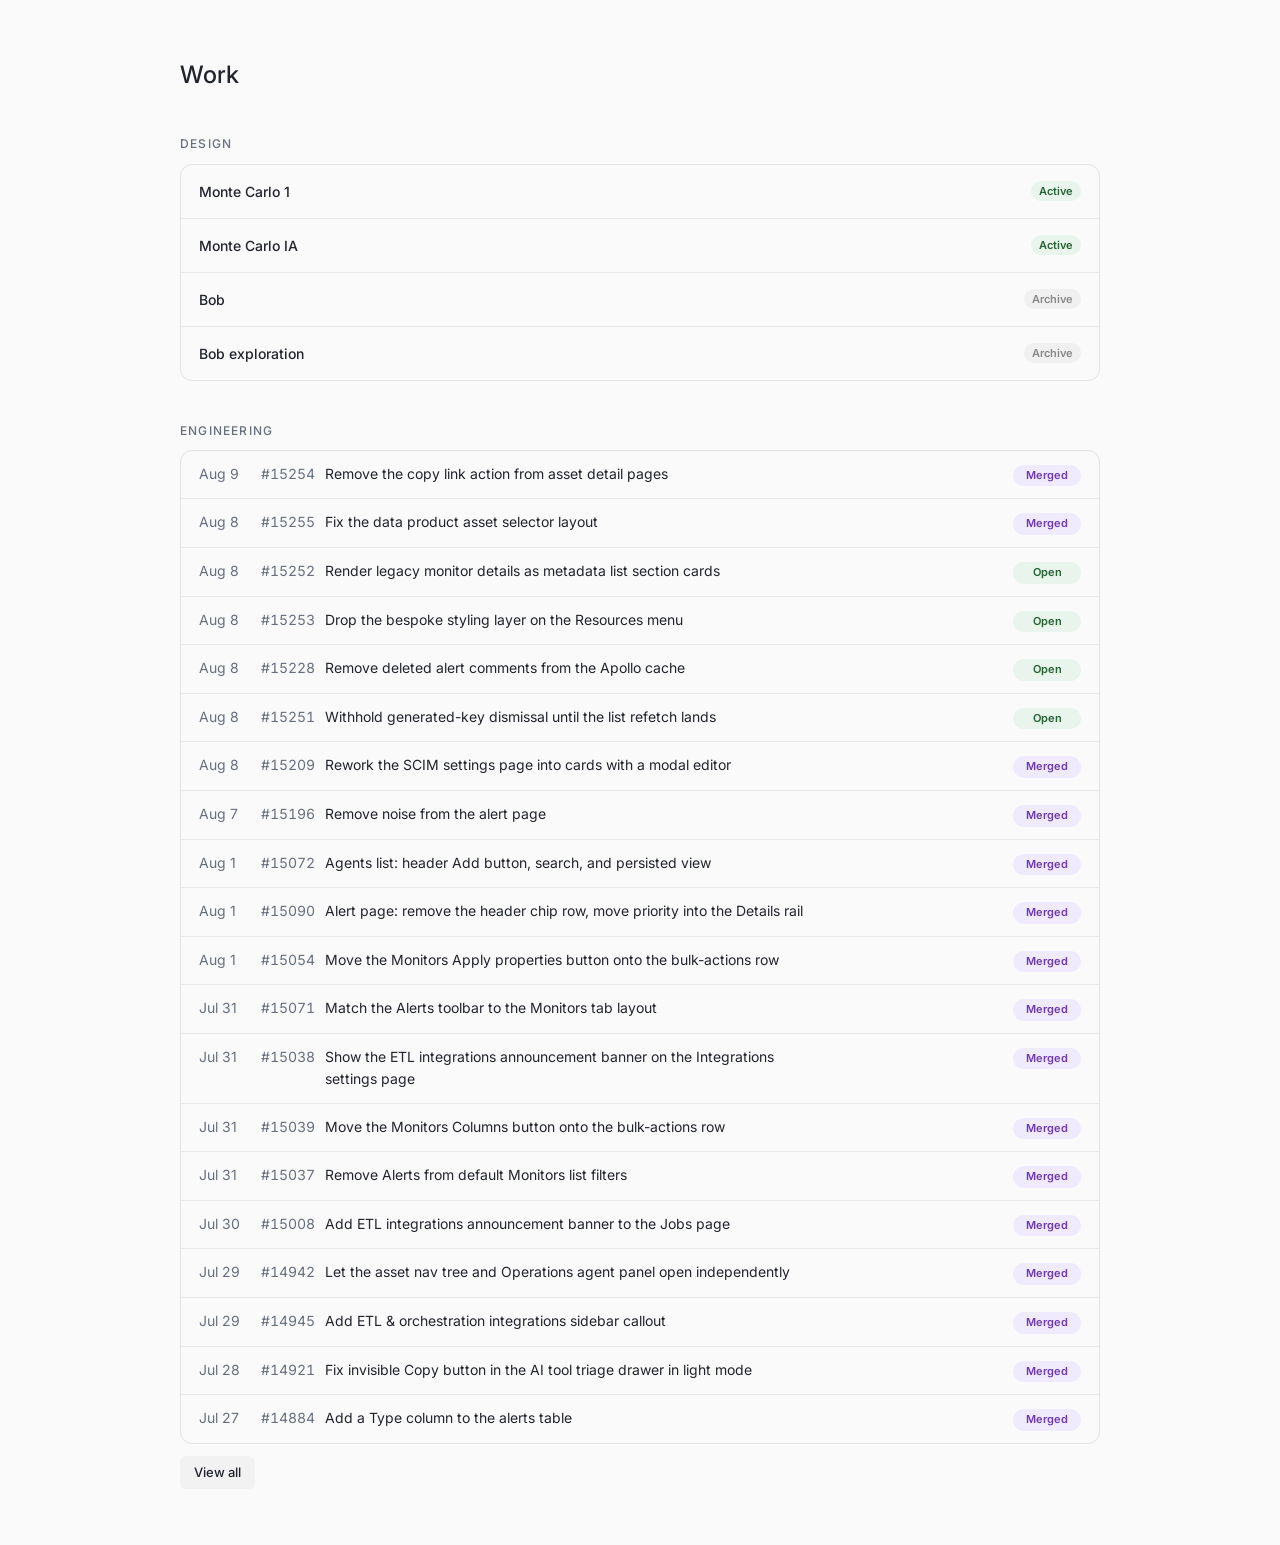
==== commit 6016847b: "Show PR number, changed files, and diff size on the PR list The search and pulls-list endpoints don'" ====
--- a/index.html
+++ b/index.html
@@ -55,9 +55,18 @@
       const state = pr.merged_at ? 'merged' : pr.state;
       const date = new Date(pr.updated_at).toLocaleDateString('en-US', { month: 'short', day: 'numeric' });
       const label = state[0].toUpperCase() + state.slice(1);
+      const files = pr.changed_files == null
+        ? ''
+        : `${pr.changed_files} ${pr.changed_files === 1 ? 'file' : 'files'}`;
+      const diff = pr.additions == null && pr.deletions == null
+        ? ''
+        : `<span class="pr-add">+${pr.additions ?? 0}</span><span class="pr-del">&minus;${pr.deletions ?? 0}</span>`;
       return `<div class="pr-row">
         <span class="pr-date">${date}</span>
+        <span class="pr-num">#${pr.number}</span>
         <a href="${pr.html_url}" class="pr-title" target="_blank" rel="noopener">${pr.title}</a>
+        <span class="pr-files">${files}</span>
+        <span class="pr-diff">${diff}</span>
         <span class="pr-state pr-${state}">${label}</span>
       </div>`;
     }).join('');
--- a/style.css
+++ b/style.css
@@ -107,6 +107,32 @@
 .pr-date { color: #676F7E; flex-shrink: 0; width: 52px; }
 .pr-loading { color: #676F7E; padding: 12px 18px; }
 
+.pr-num,
+.pr-files,
+.pr-diff {
+  flex-shrink: 0;
+  font-variant-numeric: tabular-nums;
+}
+
+.pr-num { color: #676F7E; width: 54px; }
+
+.pr-files,
+.pr-diff { text-align: right; }
+
+.pr-files { color: #676F7E; width: 62px; }
+.pr-diff { width: 100px; }
+
+/* Fixed sub-columns so additions and deletions line up down the list */
+.pr-add,
+.pr-del { display: inline-block; }
+
+.pr-add { color: #276334; width: 48px; text-align: right; }
+.pr-del { color: #B3261E; width: 46px; margin-left: 6px; text-align: left; }
+
+@media (max-width: 640px) {
+  .pr-files, .pr-diff { display: none; }
+}
+
 .pr-view-all-btn {
   display: inline-block;
   margin-top: 12px;
